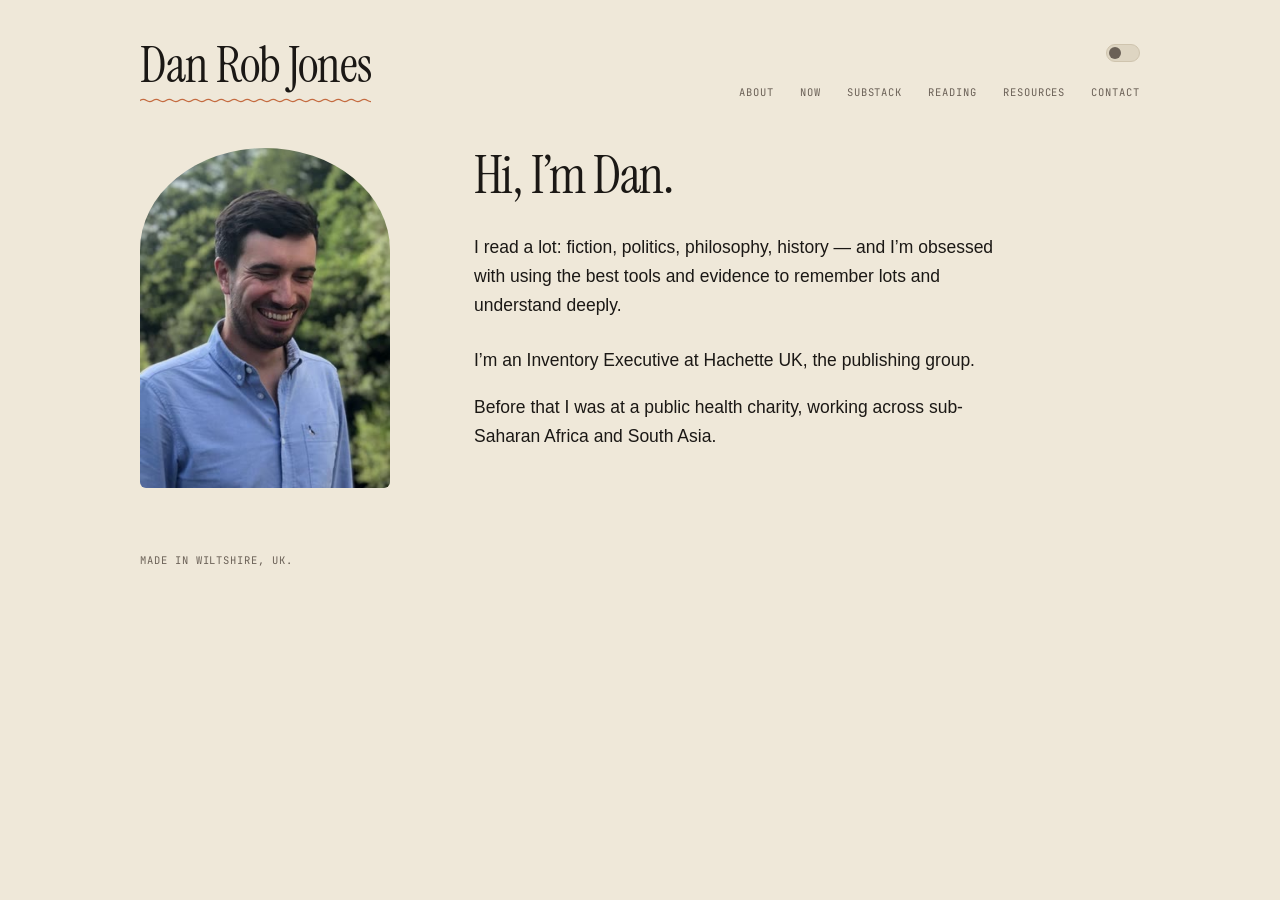
==== index.html @ f4243653 "Initial commit: static personal site Six pages (home, about, now, reading, resources, contact) built" ====
<!doctype html>
<html lang="en">
<head>
  <meta charset="utf-8" />
  <meta name="viewport" content="width=device-width, initial-scale=1" />
  <title>Dan Rob Jones</title>
  <meta name="description" content="Dan Rob Jones — Inventory Executive at Hachette UK. Reader of fiction, politics, philosophy and history." />
  <link rel="stylesheet" href="styles.css" />
  <script src="main.js" defer></script>
</head>
<body>
  <div class="page">
    <header class="masthead">
      <a href="index.html" class="wordmark">Dan Rob Jones</a>
      <div class="masthead-controls">
        <button class="theme-toggle" type="button" role="switch" aria-checked="false" aria-label="Dark mode">
          <span class="theme-toggle__knob"></span>
        </button>
        <nav class="nav" aria-label="Primary">
          <a href="about.html">About</a>
          <a href="now.html">Now</a>
          <a href="#">Substack</a>
          <a href="reading.html">Reading</a>
          <a href="resources.html">Resources</a>
          <a href="contact.html">Contact</a>
        </nav>
      </div>
    </header>

    <main class="home-grid">
      <img
        class="portrait"
        src="images/dan-600.jpg"
        srcset="images/dan-300.jpg 300w, images/dan-600.jpg 600w, images/dan-800.jpg 800w"
        sizes="250px"
        width="600"
        height="816"
        alt="Dan Rob Jones outdoors, laughing, with trees behind."
      />
      <div class="text">
        <h1>Hi, I&rsquo;m Dan.</h1>
        <p>I read a lot: fiction, politics, philosophy, history &mdash; and I&rsquo;m obsessed with using the best tools and evidence to remember lots and understand deeply.</p>
        <p>I&rsquo;m an Inventory Executive at Hachette UK, the publishing group.</p>
        <p>Before that I was at a public health charity, working across sub-Saharan Africa and South Asia.</p>
      </div>
    </main>

    <footer class="site-footer">
      <p class="colophon" id="colophon">Made in Wiltshire, UK.</p>
    </footer>
  </div>
</body>
</html>
---- styles.css ----
/* ---------- Fonts ---------- */
@import url("https://fonts.googleapis.com/css2?family=Instrument+Serif:ital@0;1&family=JetBrains+Mono:wght@400;500&display=swap");
@import url("https://api.fontshare.com/v2/css?f[]=switzer@400,500&display=swap");

/* ---------- Tokens ---------- */
:root {
  --paper: #EFE8D9;
  --ink:   #1B1815;
  --muted: #6B6157;
  --accent:#8E2C24;
  --flash: #C46A3F;
  --rule:  #CFC4AE;
  --tint:  #DED5C2;

  --font-display: "Instrument Serif", Georgia, serif;
  --font-body:    "Switzer", -apple-system, BlinkMacSystemFont, "Segoe UI", sans-serif;
  --font-mono:    "JetBrains Mono", ui-monospace, SFMono-Regular, Menlo, monospace;

  --page-max: 1080px;
  --page-pad: 40px;

  --measure: 60ch;

  /* Portrait tile: 250px wide, arch-shaped. */
  --portrait-w: 250px;
  --portrait-ratio: 300 / 408;

  /* One period of the wiggle, in px. Animating by exactly this tiles seamlessly. */
  --wiggle-period: 16px;

  /* Time to travel one period. Perceived speed is period ÷ duration, so any
     element with a different period must scale this to match — otherwise a
     shorter wave crawls. 16px / 620ms ≈ 25.8px per second. */
  --wiggle-duration: 620ms;
}

:root[data-theme="dark"] {
  --paper: #17140F;
  --ink:   #EAE3D4;
  --muted: #9C9184;
  --accent:#D9756A;
  --flash: #E5A26B;
  --rule:  #33291E;
  --tint:  #211C15;
}

/* ---------- Base ---------- */
* { box-sizing: border-box; }

html, body {
  margin: 0;
  padding: 0;
  background: var(--paper);
  color: var(--ink);
  font-family: var(--font-body);
  font-weight: 400;
  font-size: 17px;
  line-height: 1.65;
  -webkit-font-smoothing: antialiased;
  -moz-osx-font-smoothing: grayscale;
}

img { max-width: 100%; height: auto; display: block; }

p { margin: 0 0 26px; max-width: var(--measure); }
p + p { margin-top: 0; }

h1, h2, h3 {
  font-family: var(--font-display);
  font-weight: 400;
  letter-spacing: -0.02em;
  line-height: 1.1;
  margin: 0 0 30px;
}

h1 { font-size: clamp(30px, 3.6vw, 38px); }
h2 { font-size: 23px; letter-spacing: 0; font-family: var(--font-body); font-weight: 500; }
h3 { font-size: 20px; letter-spacing: 0; font-family: var(--font-body); font-weight: 500; margin-bottom: 18px; }

.meta {
  font-family: var(--font-mono);
  font-weight: 400;
  font-size: 10.5px;
  letter-spacing: 0.09em;
  text-transform: uppercase;
  color: var(--muted);
}

/* ---------- Links: The Outline-style travelling wiggle ----------
   The squiggle is a mask over currentColor rather than a background image,
   so it inherits the link's colour and needs no per-theme variant. Hover
   scrolls the mask by exactly one period, which loops seamlessly. */
a {
  color: inherit;
  text-decoration: none;
  position: relative;
}

a:not(.wordmark)::after {
  content: "";
  position: absolute;
  left: 0;
  right: 0;
  bottom: -0.32em;
  height: 6px;
  background-color: currentColor;
  -webkit-mask-image: url("data:image/svg+xml;utf8,<svg xmlns='http://www.w3.org/2000/svg' viewBox='0 0 16 6'><path d='M0 3 Q 4 0.5 8 3 T 16 3' fill='none' stroke='black' stroke-width='1.4' stroke-linecap='round'/></svg>");
  mask-image: url("data:image/svg+xml;utf8,<svg xmlns='http://www.w3.org/2000/svg' viewBox='0 0 16 6'><path d='M0 3 Q 4 0.5 8 3 T 16 3' fill='none' stroke='black' stroke-width='1.4' stroke-linecap='round'/></svg>");
  -webkit-mask-repeat: repeat-x;
  mask-repeat: repeat-x;
  -webkit-mask-size: var(--wiggle-period) 6px;
  mask-size: var(--wiggle-period) 6px;
  -webkit-mask-position: 0 50%;
  mask-position: 0 50%;
  opacity: 0;
  transition: opacity 130ms ease;
  pointer-events: none;
}

a:not(.wordmark):hover::after,
a:not(.wordmark):focus-visible::after {
  opacity: 1;
  animation: wiggle-run var(--wiggle-duration) linear infinite;
}

a:not(.wordmark):hover,
a:not(.wordmark):focus-visible { color: var(--accent); }

@keyframes wiggle-run {
  from { -webkit-mask-position: 0 50%;                  mask-position: 0 50%; }
  to   { -webkit-mask-position: var(--wiggle-period) 50%; mask-position: var(--wiggle-period) 50%; }
}

@media (prefers-reduced-motion: reduce) {
  a:not(.wordmark):hover::after,
  a:not(.wordmark):focus-visible::after,
  .wordmark:hover::after,
  .wordmark:focus-visible::after { animation: none; }
}

/* ---------- Layout ---------- */
.page {
  max-width: var(--page-max);
  margin: 0 auto;
  padding: var(--page-pad);
}

/* ---------- Masthead ----------
   Wordmark sits left; the toggle and nav stack right-aligned beside it. */
.masthead {
  display: flex;
  align-items: flex-start;
  justify-content: space-between;
  gap: 24px;
  margin-bottom: 44px;
}

.wordmark {
  font-family: var(--font-display);
  font-size: clamp(34px, 4.2vw, 50px);
  letter-spacing: -0.02em;
  line-height: 1;
  color: var(--ink);
  display: inline-block;
  padding-bottom: 14px;
  flex: none;

  /* The wordmark's squiggle tiles at 13px rather than the default 16px, so
     scope the period here — the shared keyframes read it per-element and
     will travel exactly one tile, keeping the loop seamless. The duration is
     scaled by the same 13/16 ratio (620ms × 0.8125) so the wave travels at
     the same px-per-second as the links rather than looking sluggish. */
  --wiggle-period: 13px;
  --wiggle-duration: 504ms;
}

/* Permanent wavy rule under the wordmark, in --flash. It sits at rest and
   starts travelling on hover. */
.wordmark::after {
  content: "";
  position: absolute;
  left: 0;
  right: 0;
  bottom: 0;
  height: 7px;
  background-color: var(--flash);
  -webkit-mask-image: url("data:image/svg+xml;utf8,<svg xmlns='http://www.w3.org/2000/svg' viewBox='0 0 16 6'><path d='M0 3 Q 4 0.5 8 3 T 16 3' fill='none' stroke='black' stroke-width='1.5' stroke-linecap='round'/></svg>");
  mask-image: url("data:image/svg+xml;utf8,<svg xmlns='http://www.w3.org/2000/svg' viewBox='0 0 16 6'><path d='M0 3 Q 4 0.5 8 3 T 16 3' fill='none' stroke='black' stroke-width='1.5' stroke-linecap='round'/></svg>");
  -webkit-mask-repeat: repeat-x;
  mask-repeat: repeat-x;
  -webkit-mask-size: var(--wiggle-period) 7px;
  mask-size: var(--wiggle-period) 7px;
  -webkit-mask-position: 0 50%;
  mask-position: 0 50%;
}

.wordmark:hover::after,
.wordmark:focus-visible::after {
  animation: wiggle-run var(--wiggle-duration) linear infinite;
}

.masthead-controls {
  display: flex;
  flex-direction: column;
  align-items: flex-end;
  gap: 22px;
  padding-top: 4px;
}

.nav {
  display: flex;
  gap: 26px;
  flex-wrap: wrap;
  justify-content: flex-end;
}

.nav a {
  font-family: var(--font-mono);
  font-size: 10.5px;
  letter-spacing: 0.09em;
  text-transform: uppercase;
  color: var(--muted);
}
.nav a[aria-current="page"] { color: var(--accent); }

/* ---------- Theme toggle (pill switch) ---------- */
.theme-toggle {
  width: 34px;
  height: 18px;
  flex: none;
  padding: 0;
  border: 1px solid var(--rule);
  border-radius: 999px;
  background: var(--tint);
  cursor: pointer;
  position: relative;
  transition: background-color 160ms ease, border-color 160ms ease;
}
.theme-toggle:hover { border-color: var(--accent); }

.theme-toggle__knob {
  position: absolute;
  top: 50%;
  left: 2px;
  width: 12px;
  height: 12px;
  border-radius: 50%;
  background: var(--muted);
  transform: translate(0, -50%);
  transition: transform 180ms ease, background-color 180ms ease;
}
:root[data-theme="dark"] .theme-toggle__knob {
  transform: translate(16px, -50%);
  background: var(--accent);
}

@media (prefers-reduced-motion: reduce) {
  .theme-toggle__knob { transition: none; }
}

/* ---------- Homepage ---------- */
.home-grid {
  display: grid;
  grid-template-columns: var(--portrait-w) 58ch;
  gap: 56px;
  align-items: start;
}

.home-grid .text { padding-left: 28px; }

.home-grid h1 {
  font-family: var(--font-display);
  font-size: clamp(2.2rem, 4.5vw, 3.1rem);
  letter-spacing: -0.02em;
  line-height: 1.05;
  margin-bottom: 30px;
}

.home-grid p {
  font-size: 17.5px;
  line-height: 1.65;
  margin-bottom: 26px;
}
.home-grid p:nth-of-type(2) { margin-bottom: 18px; }

/* Arch: elliptical dome on top, near-square base. */
.portrait {
  width: 100%;
  aspect-ratio: var(--portrait-ratio);
  object-fit: cover;
  background: var(--tint);
  border-radius: 50% 50% 6px 6px / 30% 30% 6px 6px;
}

/* ---------- Wavy rule ---------- */
hr.wavy {
  border: 0;
  width: 120px;
  height: 10px;
  margin: 3rem 0;
  background-color: var(--muted);
  -webkit-mask-image: url("data:image/svg+xml;utf8,<svg xmlns='http://www.w3.org/2000/svg' viewBox='0 0 120 10' preserveAspectRatio='none'><path d='M0 5 Q 15 0 30 5 T 60 5 T 90 5 T 120 5' fill='none' stroke='black' stroke-width='1.25'/></svg>");
  mask-image: url("data:image/svg+xml;utf8,<svg xmlns='http://www.w3.org/2000/svg' viewBox='0 0 120 10' preserveAspectRatio='none'><path d='M0 5 Q 15 0 30 5 T 60 5 T 90 5 T 120 5' fill='none' stroke='black' stroke-width='1.25'/></svg>");
  -webkit-mask-repeat: no-repeat;
  mask-repeat: no-repeat;
  -webkit-mask-size: 100% 100%;
  mask-size: 100% 100%;
}

/* ---------- Reading list ---------- */
.reading-list { list-style: none; padding: 0; margin: 0; }

.reading-entry { margin-bottom: 42px; }
.reading-entry:last-child { margin-bottom: 0; }

.reading-entry .title {
  font-family: var(--font-display);
  font-size: 27px;
  letter-spacing: -0.02em;
  line-height: 1.15;
  margin: 0 0 6px;
}

.reading-entry .byline {
  font-size: 14.5px;
  line-height: 1.6;
  color: var(--muted);
  margin: 0 0 8px;
}

.reading-entry .note {
  font-size: 14.5px;
  line-height: 1.6;
  max-width: var(--measure);
  margin: 0;
}

/* ---------- Resources ---------- */
.resource-group { margin-bottom: 56px; }
.resource-group:last-child { margin-bottom: 0; }

.resource-group h2 {
  font-family: var(--font-body);
  font-size: 23px;
  font-weight: 500;
  margin-bottom: 20px;
}

.resource-list { list-style: none; padding: 0; margin: 0; }
.resource-list li { margin-bottom: 14px; font-size: 14.5px; line-height: 1.6; }

/* ---------- Secondary body ---------- */
.small { font-size: 14.5px; line-height: 1.6; color: var(--muted); }

/* ---------- Footer ---------- */
.site-footer {
  margin-top: 64px;
  font-family: var(--font-mono);
  font-size: 10.5px;
  letter-spacing: 0.09em;
  text-transform: uppercase;
  color: var(--muted);
}

.colophon { margin: 0; max-width: none; }

/* ---------- Responsive ---------- */
@media (max-width: 800px) {
  .page { padding: 28px 22px; }

  .masthead {
    flex-wrap: wrap;
    align-items: center;
    gap: 16px;
    margin-bottom: 32px;
  }

  /* Dissolve the controls wrapper so the toggle and nav become direct flex
     items of the masthead: wordmark + toggle share the top row, and the nav
     drops to its own full-width row instead of being crushed into the
     leftover space and wrapping onto five lines. */
  .masthead-controls { display: contents; }
  .theme-toggle { order: 2; margin-left: auto; }
  .nav {
    order: 3;
    flex: 0 0 100%;
    justify-content: flex-start;
    gap: 18px;
  }

  .home-grid {
    grid-template-columns: 1fr;
    gap: 32px;
  }
  .home-grid .text { padding-left: 0; }
  .portrait { max-width: var(--portrait-w); }
}
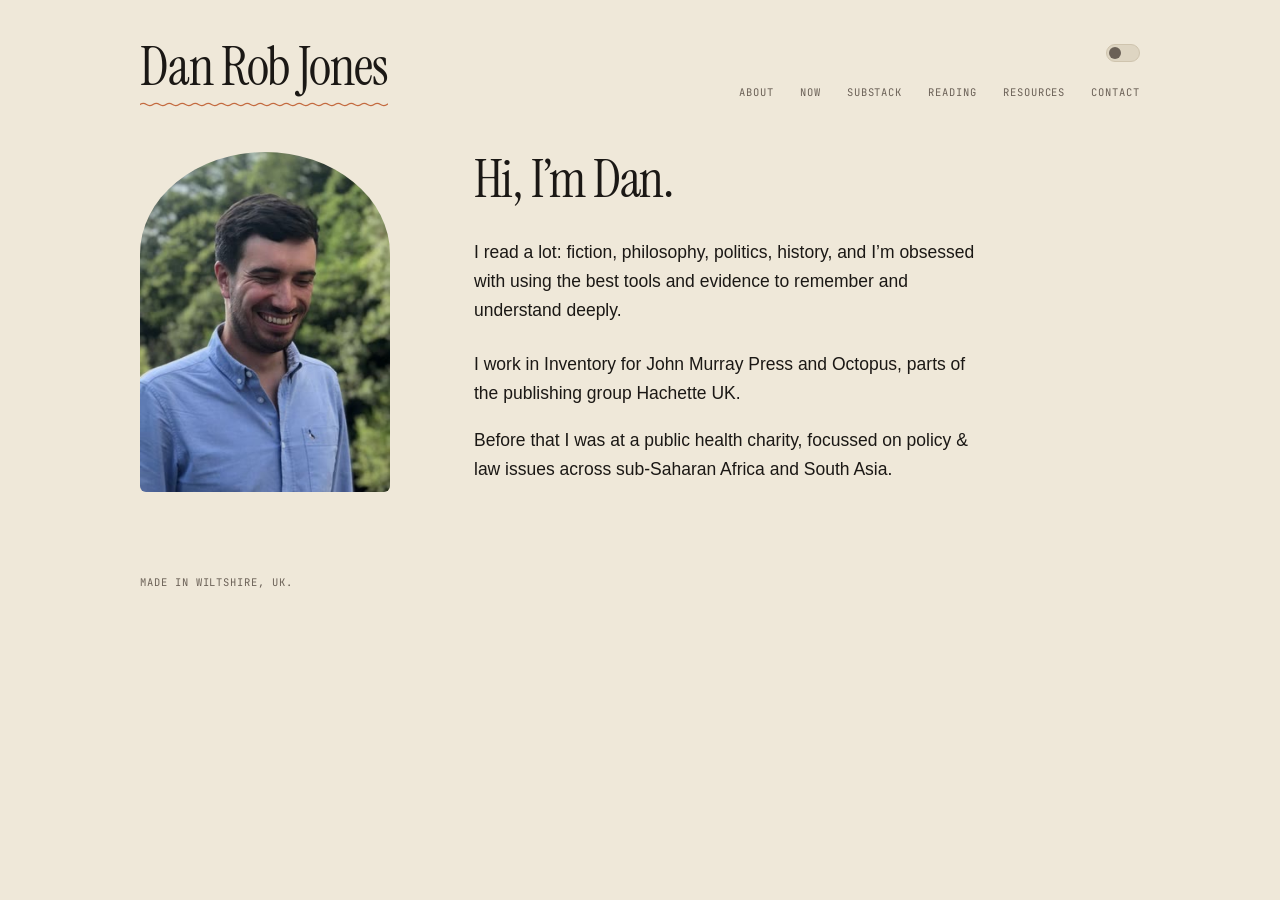
==== commit 27afbeb0: "Update homepage blurb and add contextual links New copy from Dan. Links "remember" to Anki, and John" ====
--- a/index.html
+++ b/index.html
@@ -4,7 +4,7 @@
   <meta charset="utf-8" />
   <meta name="viewport" content="width=device-width, initial-scale=1" />
   <title>Dan Rob Jones</title>
-  <meta name="description" content="Dan Rob Jones — Inventory Executive at Hachette UK. Reader of fiction, politics, philosophy and history." />
+  <meta name="description" content="Dan Rob Jones — Inventory for John Murray Press and Octopus, part of Hachette UK. Reader of fiction, philosophy, politics and history." />
   <link rel="stylesheet" href="styles.css" />
   <script src="main.js" defer></script>
 </head>
@@ -19,7 +19,7 @@
         <nav class="nav" aria-label="Primary">
           <a href="about.html">About</a>
           <a href="now.html">Now</a>
-          <a href="#">Substack</a>
+          <a href="https://westreview.substack.com">Substack</a>
           <a href="reading.html">Reading</a>
           <a href="resources.html">Resources</a>
           <a href="contact.html">Contact</a>
@@ -39,9 +39,9 @@
       />
       <div class="text">
         <h1>Hi, I&rsquo;m Dan.</h1>
-        <p>I read a lot: fiction, politics, philosophy, history &mdash; and I&rsquo;m obsessed with using the best tools and evidence to remember lots and understand deeply.</p>
-        <p>I&rsquo;m an Inventory Executive at Hachette UK, the publishing group.</p>
-        <p>Before that I was at a public health charity, working across sub-Saharan Africa and South Asia.</p>
+        <p>I read a lot: fiction, philosophy, politics, history, and I&rsquo;m obsessed with using the best tools and evidence to <a href="https://apps.ankiweb.net">remember</a> and understand deeply.</p>
+        <p>I work in Inventory for <a href="https://en.wikipedia.org/wiki/John_Murray_(publishing_house)">John Murray Press</a> and Octopus, parts of the publishing group <a href="https://en.wikipedia.org/wiki/Hachette_Livre">Hachette UK</a>.</p>
+        <p>Before that I was at a public health charity, focussed on policy &amp; law issues across sub-Saharan Africa and South Asia.</p>
       </div>
     </main>
 
--- a/styles.css
+++ b/styles.css
@@ -157,7 +157,15 @@
 
 .wordmark {
   font-family: var(--font-display);
-  font-size: clamp(34px, 4.2vw, 50px);
+
+  /* Sized so the wordmark measures the same width as the portrait below it,
+     giving both a flush right edge. "Dan Rob Jones" in Instrument Serif at
+     -0.02em renders ~4.588px wide per 1px of font-size, so the divisor is
+     specific to this name and this typeface — re-measure if either changes.
+     Fixed rather than fluid because the rest of the desktop layout is fixed:
+     a vw-based size drifts out of alignment as the window narrows. */
+  font-size: calc(var(--portrait-w) / 4.588);
+
   letter-spacing: -0.02em;
   line-height: 1;
   color: var(--ink);
@@ -368,6 +376,10 @@
 @media (max-width: 800px) {
   .page { padding: 28px 22px; }
 
+  /* Stacked layout — the nav sits between the wordmark and the portrait, so
+     the edge relationship is much weaker. Keep the smaller spec size. */
+  .wordmark { font-size: 34px; }
+
   .masthead {
     flex-wrap: wrap;
     align-items: center;
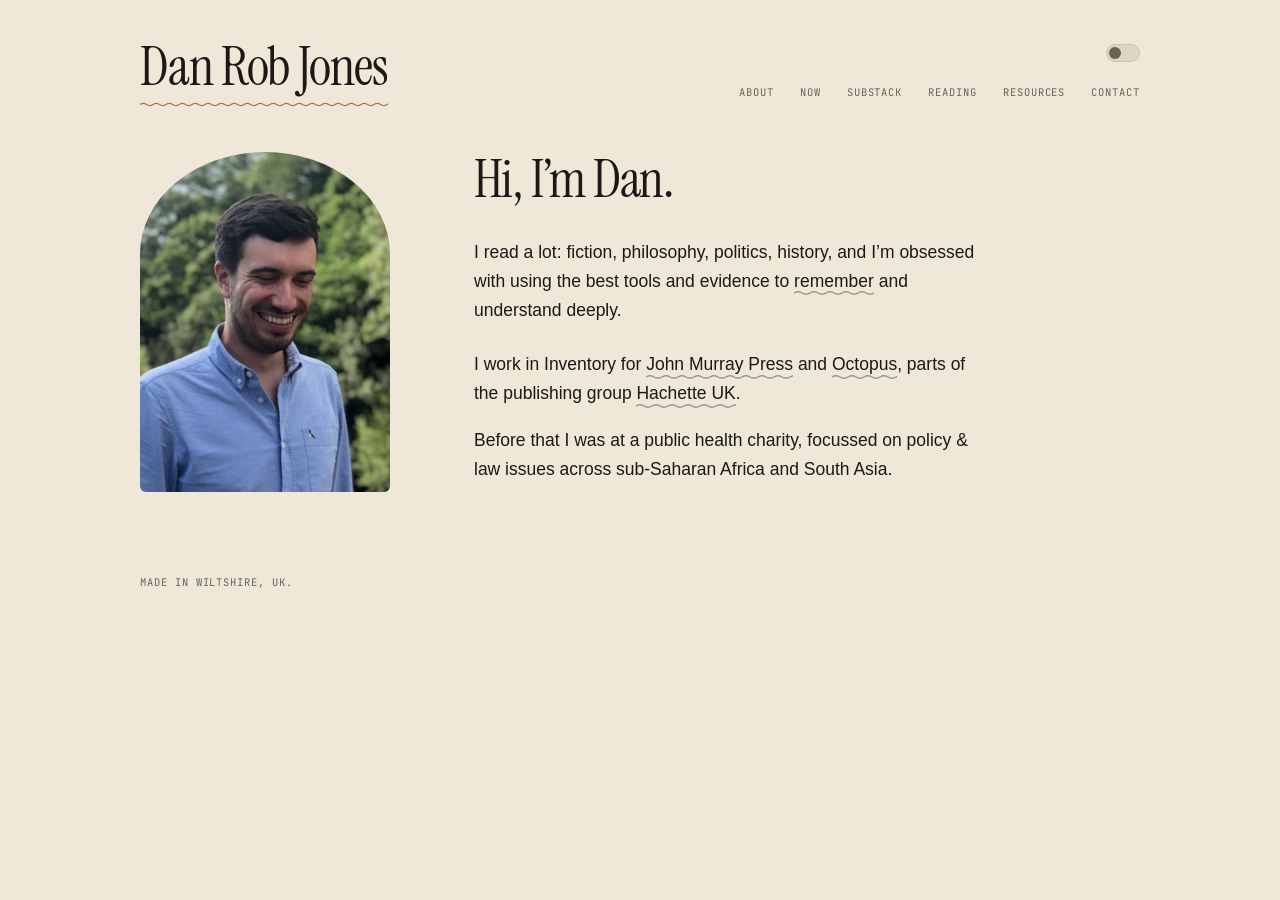
==== commit 03521c70: "Give prose links a resting squiggle; link Octopus Links were invisible until hovered, so readers had" ====
--- a/index.html
+++ b/index.html
@@ -40,7 +40,7 @@
       <div class="text">
         <h1>Hi, I&rsquo;m Dan.</h1>
         <p>I read a lot: fiction, philosophy, politics, history, and I&rsquo;m obsessed with using the best tools and evidence to <a href="https://apps.ankiweb.net">remember</a> and understand deeply.</p>
-        <p>I work in Inventory for <a href="https://en.wikipedia.org/wiki/John_Murray_(publishing_house)">John Murray Press</a> and Octopus, parts of the publishing group <a href="https://en.wikipedia.org/wiki/Hachette_Livre">Hachette UK</a>.</p>
+        <p>I work in Inventory for <a href="https://en.wikipedia.org/wiki/John_Murray_(publishing_house)">John Murray Press</a> and <a href="https://www.hachette.com/en/publisher/octopus-publishing/">Octopus</a>, parts of the publishing group <a href="https://en.wikipedia.org/wiki/Hachette_Livre">Hachette UK</a>.</p>
         <p>Before that I was at a public health charity, focussed on policy &amp; law issues across sub-Saharan Africa and South Asia.</p>
       </div>
     </main>
--- a/styles.css
+++ b/styles.css
@@ -126,6 +126,16 @@
 a:not(.wordmark):hover,
 a:not(.wordmark):focus-visible { color: var(--accent); }
 
+/* Links in prose keep a faint resting squiggle, so they can be spotted
+   without hovering. The nav is deliberately exempt: it already reads as
+   navigation, and six permanent squiggles there would just be noise.
+   The mask paints currentColor, so this follows the text colour in both
+   themes and deepens to --accent on hover. */
+main a:not(.wordmark)::after { opacity: 0.4; }
+
+main a:not(.wordmark):hover::after,
+main a:not(.wordmark):focus-visible::after { opacity: 1; }
+
 @keyframes wiggle-run {
   from { -webkit-mask-position: 0 50%;                  mask-position: 0 50%; }
   to   { -webkit-mask-position: var(--wiggle-period) 50%; mask-position: var(--wiggle-period) 50%; }
